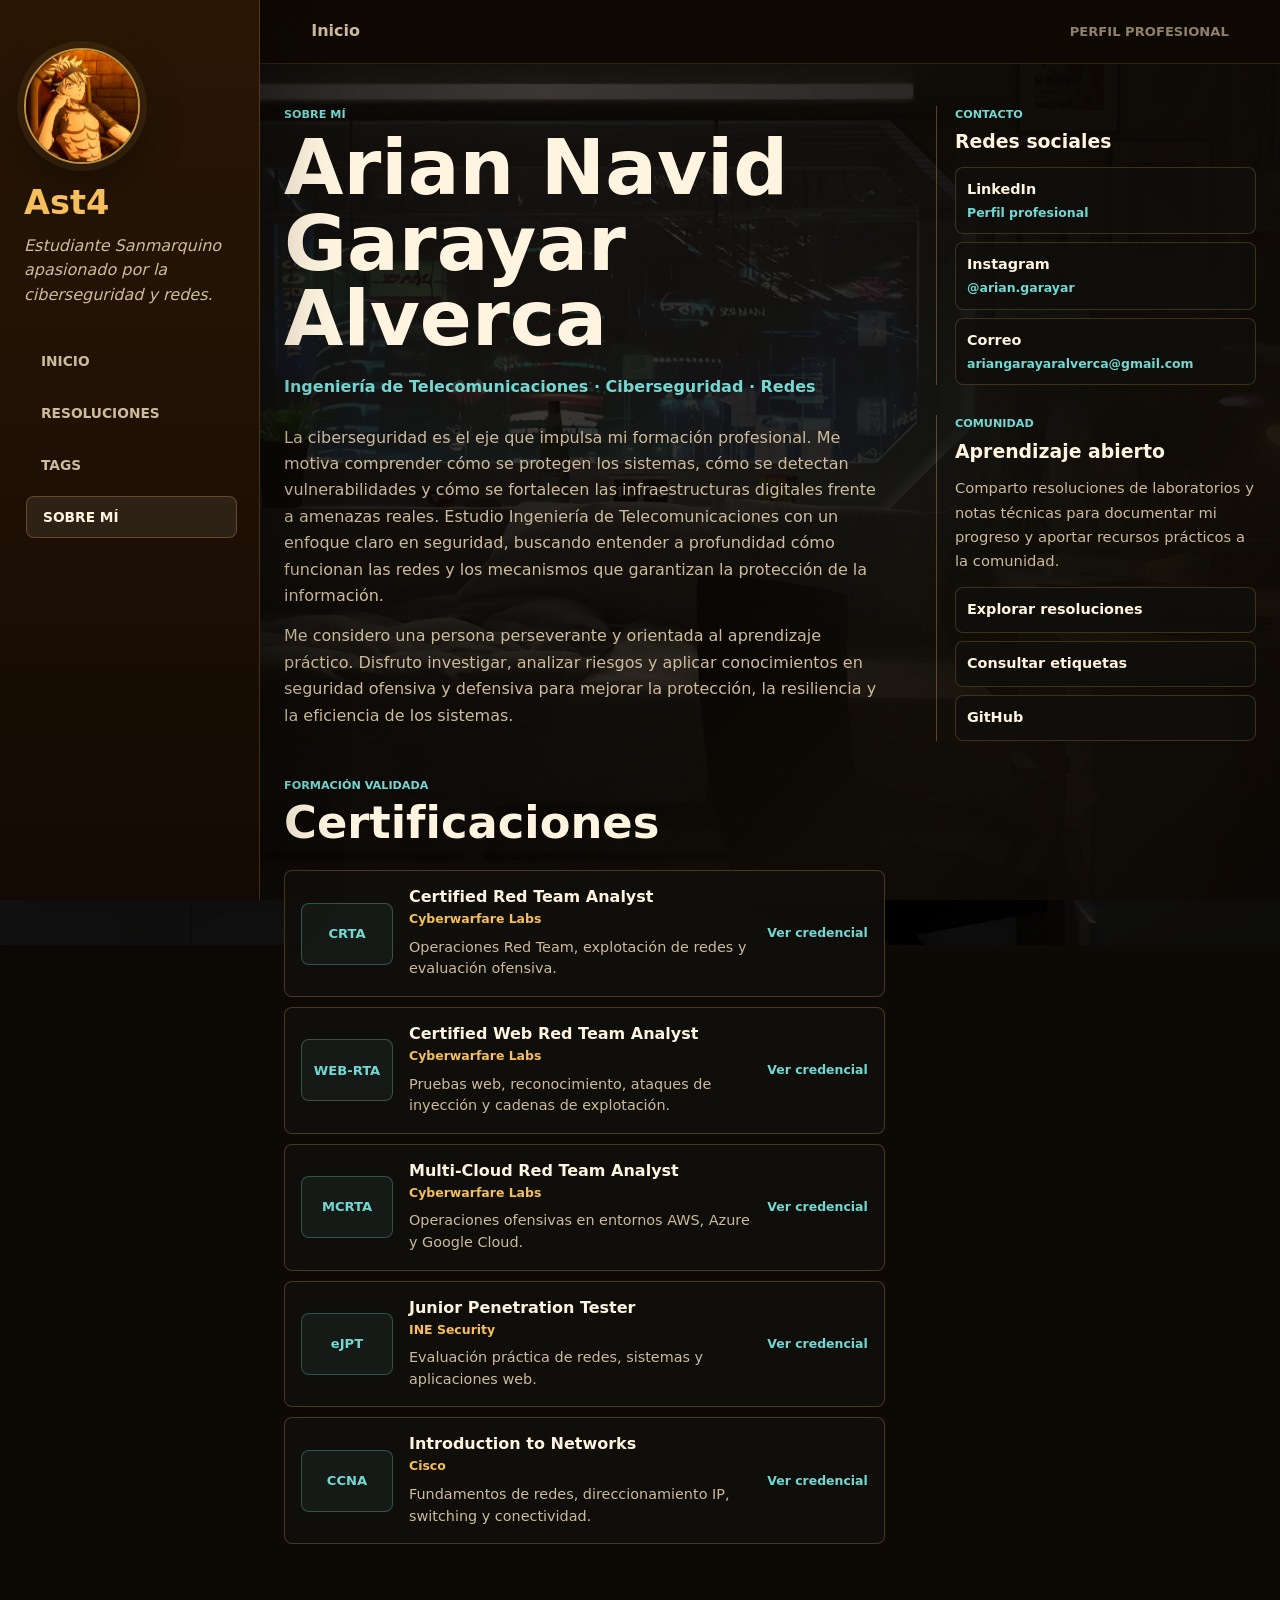
==== sobre-mi.html @ dbb21fe7 "Add professional about page and certifications" ====
<!doctype html>
<html lang="es">
  <head>
    <meta charset="utf-8">
    <meta name="viewport" content="width=device-width, initial-scale=1">
    <meta
      name="description"
      content="Perfil profesional, certificaciones y comunidad de Ast4."
    >
    <title>Ast4 | Sobre mí</title>
    <link rel="icon" type="image/jpeg" href="assets/avatar.jpg">
    <link rel="stylesheet" href="styles.css">
  </head>
  <body class="about-page">
    <aside class="site-sidebar" aria-label="Perfil de Ast4">
      <a class="avatar-link" href="index.html" aria-label="Ir al inicio">
        <img src="assets/avatar.jpg" alt="Avatar de Ast4">
      </a>

      <h1>Ast4</h1>
      <p class="sidebar-bio">
        Estudiante Sanmarquino apasionado por la ciberseguridad y redes.
      </p>

      <nav class="side-nav" aria-label="Navegación principal">
        <a href="index.html">Inicio</a>
        <a href="index.html#writeups">Resoluciones</a>
        <a href="tags.html">Tags</a>
        <a class="active" href="sobre-mi.html">Sobre mí</a>
      </nav>
    </aside>

    <div class="page-frame">
      <header class="topbar">
        <a href="index.html">Inicio</a>
        <span class="topbar-label">Perfil profesional</span>
      </header>

      <main class="about-layout">
        <div class="about-main">
          <section class="about-intro" aria-labelledby="aboutTitle">
            <p class="eyebrow">Sobre mí</p>
            <h2 id="aboutTitle">Arian Navid Garayar Alverca</h2>
            <p class="about-role">Ingeniería de Telecomunicaciones · Ciberseguridad · Redes</p>

            <div class="about-copy">
              <p>
                La ciberseguridad es el eje que impulsa mi formación profesional. Me motiva
                comprender cómo se protegen los sistemas, cómo se detectan vulnerabilidades
                y cómo se fortalecen las infraestructuras digitales frente a amenazas reales.
                Estudio Ingeniería de Telecomunicaciones con un enfoque claro en seguridad,
                buscando entender a profundidad cómo funcionan las redes y los mecanismos
                que garantizan la protección de la información.
              </p>
              <p>
                Me considero una persona perseverante y orientada al aprendizaje práctico.
                Disfruto investigar, analizar riesgos y aplicar conocimientos en seguridad
                ofensiva y defensiva para mejorar la protección, la resiliencia y la eficiencia
                de los sistemas.
              </p>
            </div>
          </section>

          <section class="about-section" aria-labelledby="certTitle">
            <p class="eyebrow">Formación validada</p>
            <h2 id="certTitle">Certificaciones</h2>

            <div class="cert-grid">
              <a class="cert-card" href="https://labs.cyberwarfare.live/credential/achievement/69ee9801656268169c3fe343" target="_blank" rel="noreferrer">
                <span class="cert-mark">CRTA</span>
                <span class="cert-body">
                  <strong>Certified Red Team Analyst</strong>
                  <small>Cyberwarfare Labs</small>
                  <span>Operaciones Red Team, explotación de redes y evaluación ofensiva.</span>
                </span>
                <span class="cert-action">Ver credencial</span>
              </a>

              <a class="cert-card" href="https://labs.cyberwarfare.live/credential/achievement/69d660f6f365a7369820accb" target="_blank" rel="noreferrer">
                <span class="cert-mark">WEB-RTA</span>
                <span class="cert-body">
                  <strong>Certified Web Red Team Analyst</strong>
                  <small>Cyberwarfare Labs</small>
                  <span>Pruebas web, reconocimiento, ataques de inyección y cadenas de explotación.</span>
                </span>
                <span class="cert-action">Ver credencial</span>
              </a>

              <a class="cert-card" href="https://labs.cyberwarfare.live/credential/achievement/69af807a22199ce903323b62" target="_blank" rel="noreferrer">
                <span class="cert-mark">MCRTA</span>
                <span class="cert-body">
                  <strong>Multi-Cloud Red Team Analyst</strong>
                  <small>Cyberwarfare Labs</small>
                  <span>Operaciones ofensivas en entornos AWS, Azure y Google Cloud.</span>
                </span>
                <span class="cert-action">Ver credencial</span>
              </a>

              <a class="cert-card" href="https://certs.ine.com/profile/ariannavidgarayaralverca259577/wallet" target="_blank" rel="noreferrer">
                <span class="cert-mark">eJPT</span>
                <span class="cert-body">
                  <strong>Junior Penetration Tester</strong>
                  <small>INE Security</small>
                  <span>Evaluación práctica de redes, sistemas y aplicaciones web.</span>
                </span>
                <span class="cert-action">Ver credencial</span>
              </a>

              <a class="cert-card" href="https://www.credly.com/badges/5a5647da-484e-45f4-8ec3-a848be402b11/linked_in_profile" target="_blank" rel="noreferrer">
                <span class="cert-mark">CCNA</span>
                <span class="cert-body">
                  <strong>Introduction to Networks</strong>
                  <small>Cisco</small>
                  <span>Fundamentos de redes, direccionamiento IP, switching y conectividad.</span>
                </span>
                <span class="cert-action">Ver credencial</span>
              </a>
            </div>
          </section>
        </div>

        <aside class="about-rail" aria-label="Redes sociales y comunidad">
          <section class="about-rail-block">
            <p class="eyebrow">Contacto</p>
            <h2>Redes sociales</h2>
            <div class="social-list">
              <a href="https://www.linkedin.com/in/arian-navid-garayar-alverca563aba2a7/?skipRedirect=true" target="_blank" rel="noreferrer">
                <strong>LinkedIn</strong>
                <span>Perfil profesional</span>
              </a>
              <a href="https://www.instagram.com/arian.garayar/" target="_blank" rel="noreferrer">
                <strong>Instagram</strong>
                <span>@arian.garayar</span>
              </a>
              <a href="mailto:ariangarayaralverca@gmail.com">
                <strong>Correo</strong>
                <span>ariangarayaralverca@gmail.com</span>
              </a>
            </div>
          </section>

          <section class="about-rail-block">
            <p class="eyebrow">Comunidad</p>
            <h2>Aprendizaje abierto</h2>
            <p>
              Comparto resoluciones de laboratorios y notas técnicas para documentar
              mi progreso y aportar recursos prácticos a la comunidad.
            </p>
            <div class="community-links">
              <a href="index.html#writeups">Explorar resoluciones</a>
              <a href="tags.html">Consultar etiquetas</a>
              <a href="https://github.com/ariangarayar" target="_blank" rel="noreferrer">GitHub</a>
            </div>
          </section>
        </aside>
      </main>
    </div>
  </body>
</html>
---- styles.css ----
:root {
  --bg: #0d0905;
  --bg-soft: #150f08;
  --surface: #14110d;
  --surface-2: #1e1710;
  --surface-3: #261d12;
  --line: rgba(246, 191, 91, 0.22);
  --line-soft: rgba(255, 243, 221, 0.1);
  --text: #fff4df;
  --muted: #cdbb9c;
  --faint: #8f806a;
  --gold: #f6bf5b;
  --gold-2: #d8872d;
  --cyan: #73d8d2;
  --violet: #9a65ff;
  --danger: #ff8978;
  --sidebar: 260px;
  --radius: 8px;
  --shadow: 0 24px 70px rgba(0, 0, 0, 0.36);
}

* {
  box-sizing: border-box;
}

html {
  scroll-behavior: smooth;
}

body {
  margin: 0;
  min-height: 100vh;
  color: var(--text);
  background: var(--bg);
  font-family: Inter, ui-sans-serif, system-ui, -apple-system, BlinkMacSystemFont, "Segoe UI", sans-serif;
  line-height: 1.65;
}

body::before,
body::after {
  position: fixed;
  inset: 0;
  z-index: -2;
  content: "";
  pointer-events: none;
}

body::before {
  inset: -5%;
  z-index: -3;
  background: url("assets/anime-bedroom-bg.jpg") center / cover no-repeat;
  filter: brightness(0.56) saturate(0.82);
  animation: bedroomSkyDrift 24s ease-in-out infinite alternate;
}

body::after {
  z-index: -1;
  background:
    linear-gradient(90deg, rgba(13, 9, 5, 0.92) 0, rgba(13, 9, 5, 0.65) 42%, rgba(13, 9, 5, 0.88) 100%),
    radial-gradient(circle at 54% 34%, rgba(115, 216, 210, 0.14), transparent 25%),
    linear-gradient(130deg, transparent 0 36%, rgba(246, 191, 91, 0.1) 46%, transparent 58% 100%);
  background-size: auto, 138% 138%, 170% 170%;
  animation: windowLightDrift 16s ease-in-out infinite alternate;
}

@keyframes bedroomSkyDrift {
  from {
    transform: scale(1.03) translate3d(-0.7%, -0.3%, 0);
  }

  to {
    transform: scale(1.08) translate3d(0.8%, 0.45%, 0);
  }
}

@keyframes windowLightDrift {
  from {
    background-position: 0 0, 42% 46%, 0% 0%;
  }

  to {
    background-position: 0 0, 58% 54%, 100% 82%;
  }
}

@media (prefers-reduced-motion: reduce) {
  *,
  *::before,
  *::after {
    scroll-behavior: auto !important;
    animation-duration: 0.01ms !important;
    animation-iteration-count: 1 !important;
  }
}

a {
  color: inherit;
  text-decoration: none;
}

button,
input {
  font: inherit;
}

button {
  cursor: pointer;
}

img {
  display: block;
  max-width: 100%;
}

h1,
h2,
h3,
p,
dd {
  overflow-wrap: anywhere;
}

.site-sidebar {
  position: fixed;
  inset: 0 auto 0 0;
  z-index: 30;
  width: var(--sidebar);
  padding: 38px 24px;
  border-right: 1px solid rgba(246, 191, 91, 0.2);
  background:
    linear-gradient(180deg, rgba(55, 30, 6, 0.68), rgba(20, 10, 3, 0.96)),
    rgba(13, 9, 5, 0.95);
  box-shadow: 20px 0 60px rgba(0, 0, 0, 0.22);
}

.avatar-link {
  display: block;
  width: 116px;
  margin: 10px 0 22px;
}

.avatar-link img {
  width: 116px;
  height: 116px;
  border: 2px solid rgba(246, 191, 91, 0.72);
  border-radius: 50%;
  object-fit: cover;
  box-shadow: 0 0 0 7px rgba(246, 191, 91, 0.08), 0 18px 42px rgba(0, 0, 0, 0.38);
}

.site-sidebar h1 {
  margin: 0;
  color: var(--gold);
  font-size: 2.1rem;
  line-height: 1;
  letter-spacing: 0;
}

.sidebar-bio {
  margin: 14px 0 32px;
  color: var(--muted);
  font-style: italic;
  line-height: 1.55;
}

.side-nav {
  display: grid;
  gap: 10px;
}

.side-nav a {
  display: flex;
  align-items: center;
  min-height: 42px;
  padding: 0 16px;
  border: 1px solid transparent;
  border-radius: var(--radius);
  color: var(--muted);
  font-size: 0.86rem;
  font-weight: 900;
  letter-spacing: 0;
  text-transform: uppercase;
  transition: background 160ms ease, border-color 160ms ease, color 160ms ease, transform 160ms ease;
}

.side-nav a:hover,
.side-nav a:focus-visible,
.side-nav a.active {
  border-color: rgba(246, 191, 91, 0.26);
  color: var(--text);
  background: rgba(255, 244, 223, 0.08);
  transform: translateX(2px);
}

.page-frame {
  min-height: 100vh;
  margin-left: var(--sidebar);
}

.topbar {
  position: sticky;
  top: 0;
  z-index: 20;
  display: flex;
  align-items: center;
  justify-content: space-between;
  gap: 18px;
  min-height: 64px;
  padding: 12px clamp(24px, 4vw, 64px);
  border-bottom: 1px solid rgba(246, 191, 91, 0.14);
  background: rgba(15, 9, 4, 0.84);
  backdrop-filter: blur(16px);
}

.topbar > a {
  color: var(--muted);
  font-weight: 800;
}

.topbar > a:hover,
.topbar > a:focus-visible {
  color: var(--gold);
}

.topbar-label {
  color: var(--faint);
  font-size: 0.82rem;
  font-weight: 900;
  text-transform: uppercase;
}

.topbar-action {
  min-height: 36px;
  padding: 6px 12px;
  border: 1px solid rgba(246, 191, 91, 0.32);
  border-radius: var(--radius);
}

.top-search {
  display: flex;
  align-items: center;
  width: min(100%, 380px);
}

.top-search span {
  position: absolute;
  width: 1px;
  height: 1px;
  overflow: hidden;
  clip: rect(0 0 0 0);
}

.top-search input {
  width: 100%;
  min-height: 38px;
  padding: 0 14px;
  border: 1px solid rgba(246, 191, 91, 0.22);
  border-radius: 999px;
  outline: 0;
  color: var(--text);
  background: rgba(255, 244, 223, 0.08);
}

.top-search input:focus {
  border-color: var(--gold);
  box-shadow: 0 0 0 3px rgba(246, 191, 91, 0.12);
}

.blog-layout,
.post-layout {
  display: grid;
  grid-template-columns: minmax(0, 900px) minmax(238px, 286px);
  gap: clamp(24px, 4vw, 38px);
  align-items: start;
  width: min(1230px, calc(100% - 48px));
  margin: 0 auto;
  padding: 28px 0 72px;
}

.feed-column,
.article-shell {
  min-width: 0;
}

.feed-intro {
  margin-bottom: 16px;
  padding: 0 2px;
}

.eyebrow {
  margin: 0 0 6px;
  color: var(--cyan);
  font-size: 0.7rem;
  font-weight: 900;
  letter-spacing: 0;
  text-transform: uppercase;
}

.feed-intro h2 {
  max-width: 30ch;
  margin: 0;
  color: var(--text);
  font-size: clamp(1.45rem, 2.4vw, 2.25rem);
  line-height: 1.14;
  letter-spacing: 0;
  text-wrap: balance;
}

.feed-intro p {
  max-width: 60ch;
  margin: 8px 0 0;
  color: var(--muted);
  font-size: 0.94rem;
}

.filter-row {
  display: flex;
  flex-wrap: wrap;
  gap: 8px;
  margin-bottom: 18px;
}

.filter-btn,
.tag-cloud button,
.tag-cloud span {
  min-height: 34px;
  padding: 0 12px;
  border: 1px solid rgba(246, 191, 91, 0.22);
  border-radius: 999px;
  color: var(--muted);
  background: rgba(255, 244, 223, 0.06);
}

.filter-btn:hover,
.filter-btn:focus-visible,
.filter-btn.active,
.tag-cloud button:hover,
.tag-cloud button:focus-visible {
  border-color: var(--gold);
  color: var(--text);
  background: rgba(246, 191, 91, 0.13);
}

.post-feed {
  display: grid;
  gap: 16px;
}

.feed-card {
  overflow: hidden;
  border: 1px solid rgba(246, 191, 91, 0.35);
  border-radius: var(--radius);
  background:
    linear-gradient(105deg, rgba(255, 244, 223, 0.075), transparent 46%),
    rgba(20, 17, 13, 0.92);
  box-shadow: 0 0 0 1px rgba(154, 101, 255, 0.05), 0 18px 54px rgba(0, 0, 0, 0.28);
  transition: border-color 160ms ease, transform 160ms ease, box-shadow 160ms ease;
}

.feed-card:hover,
.feed-card:focus-within {
  border-color: var(--gold);
  transform: translateY(-2px);
  box-shadow: 0 0 0 1px rgba(246, 191, 91, 0.18), 0 22px 68px rgba(0, 0, 0, 0.36);
}

.feed-link {
  display: grid;
  grid-template-columns: minmax(0, 1.25fr) minmax(178px, 0.56fr);
  min-height: 152px;
}

.feed-copy {
  min-width: 0;
  padding: clamp(17px, 2.4vw, 23px);
}

.post-meta {
  display: flex;
  flex-wrap: wrap;
  gap: 8px 14px;
  align-items: center;
  color: var(--faint);
  font-size: 0.84rem;
}

.post-meta > span:not(.difficulty-pill) {
  color: var(--muted);
}

.feed-copy h3 {
  margin: 12px 0 7px;
  color: var(--text);
  font-size: clamp(1.25rem, 2.4vw, 1.62rem);
  line-height: 1.1;
  letter-spacing: 0;
}

.feed-copy p {
  display: -webkit-box;
  max-width: 58ch;
  margin: 0;
  overflow: hidden;
  color: var(--muted);
  -webkit-box-orient: vertical;
  -webkit-line-clamp: 3;
}

.tag-row,
.tag-cloud {
  display: flex;
  flex-wrap: wrap;
  gap: 8px;
}

.tag-row {
  margin-top: 13px;
}

.tag-row span {
  padding: 4px 9px;
  border: 1px solid rgba(115, 216, 210, 0.2);
  border-radius: 999px;
  color: var(--cyan);
  font-size: 0.8rem;
  font-weight: 800;
}

.feed-thumb {
  min-width: 0;
  min-height: 152px;
  margin: 0;
  border-left: 1px solid rgba(246, 191, 91, 0.16);
  background: linear-gradient(145deg, #17140e, #2a1b0c 72%, #0f1513);
}

.feed-thumb img {
  width: 100%;
  height: 100%;
  min-height: 152px;
  object-fit: cover;
  object-position: center;
  filter: saturate(0.95) contrast(1.04);
}

.right-rail {
  position: sticky;
  top: 86px;
  display: grid;
  gap: 28px;
  min-width: 0;
}

.gif-rail {
  display: block;
  overflow: hidden;
  border: 1px solid rgba(246, 191, 91, 0.3);
  border-radius: var(--radius);
  background: rgba(8, 9, 12, 0.9);
  box-shadow: var(--shadow);
}

.gif-rail img {
  width: 100%;
  aspect-ratio: 16 / 9;
  object-fit: cover;
}

.gif-rail span {
  display: block;
  padding: 10px 12px;
  color: var(--gold);
  font-size: 0.82rem;
  font-weight: 900;
}

.rail-block {
  padding-left: 18px;
  border-left: 1px solid rgba(246, 191, 91, 0.32);
}

.rail-block h2 {
  margin: 0 0 14px;
  color: var(--muted);
  font-size: 0.98rem;
  line-height: 1.2;
}

.rail-block p {
  margin: 0;
  color: var(--muted);
  font-size: 0.92rem;
}

.rail-list {
  display: grid;
  gap: 9px;
}

.rail-list a,
.contents-nav a,
.text-link {
  color: var(--muted);
  font-size: 0.92rem;
  font-weight: 800;
}

.rail-list a:hover,
.rail-list a:focus-visible,
.contents-nav a:hover,
.contents-nav a:focus-visible,
.text-link:hover,
.text-link:focus-visible {
  color: var(--gold);
}

.text-link {
  display: inline-flex;
  margin-top: 12px;
}

.tag-cloud button,
.tag-cloud span {
  display: inline-flex;
  align-items: center;
  min-height: 32px;
  color: var(--text);
  font-size: 0.82rem;
}

.empty-state {
  min-height: 140px;
  padding: 24px;
  border: 1px dashed rgba(246, 191, 91, 0.3);
  border-radius: var(--radius);
  color: var(--muted);
  background: rgba(255, 244, 223, 0.04);
}

.difficulty-pill {
  display: inline-flex;
  align-items: center;
  min-height: 26px;
  padding: 2px 9px;
  border: 1px solid rgba(246, 191, 91, 0.28);
  border-radius: 999px;
  color: var(--gold);
  font-size: 0.76rem;
  font-weight: 900;
}

[data-difficulty="Muy Fácil"] {
  border-color: rgba(115, 216, 210, 0.34);
  color: var(--cyan);
}

[data-difficulty="Fácil"] {
  border-color: rgba(166, 222, 116, 0.34);
  color: #a6de74;
}

[data-difficulty="Medio"] {
  border-color: rgba(246, 191, 91, 0.42);
  color: var(--gold);
}

[data-difficulty="Difícil"] {
  border-color: rgba(255, 137, 120, 0.46);
  color: var(--danger);
}

.post-layout {
  grid-template-columns: minmax(0, 862px) minmax(240px, 286px);
}

.article-shell {
  display: grid;
  gap: 0;
  border: 1px solid rgba(246, 191, 91, 0.16);
  border-radius: var(--radius);
  background: rgba(15, 14, 12, 0.88);
  box-shadow: var(--shadow);
}

.article-hero {
  padding: clamp(28px, 5vw, 44px);
  border-bottom: 1px solid var(--line-soft);
  background:
    linear-gradient(120deg, rgba(246, 191, 91, 0.13), transparent 42%),
    rgba(17, 16, 14, 0.92);
}

.article-hero h1 {
  max-width: 12ch;
  margin: 0;
  color: var(--gold);
  font-size: clamp(2.65rem, 6vw, 4.6rem);
  line-height: 0.98;
  letter-spacing: 0;
  text-wrap: balance;
}

.article-hero > p:not(.eyebrow) {
  max-width: 70ch;
  margin: 18px 0 0;
  color: var(--muted);
}

.article-facts {
  display: grid;
  grid-template-columns: repeat(2, minmax(0, 1fr));
  gap: 12px 22px;
  margin: 26px 0 0;
}

.article-facts div {
  display: grid;
  grid-template-columns: 112px minmax(0, 1fr);
  gap: 12px;
  align-items: center;
  min-width: 0;
}

.article-facts dt {
  color: var(--cyan);
  font-size: 0.82rem;
  font-weight: 900;
}

.article-facts dd {
  margin: 0;
  color: var(--text);
  font-weight: 800;
}

.article-section {
  padding: clamp(24px, 4vw, 38px);
  border-bottom: 1px solid var(--line-soft);
  scroll-margin-top: 86px;
}

.article-section:last-child {
  border-bottom: 0;
}

.article-section h2 {
  margin: 0 0 16px;
  color: var(--cyan);
  font-size: clamp(1.45rem, 3vw, 2rem);
  line-height: 1.15;
}

.article-section p {
  max-width: 76ch;
  margin: 0 0 10px;
  color: var(--text);
}

.solution-section {
  border-bottom: 1px solid var(--line-soft);
  scroll-margin-top: 86px;
}

.solution-section > summary {
  display: flex;
  align-items: center;
  gap: 12px;
  padding: 17px clamp(20px, 4vw, 38px);
  color: var(--text);
  cursor: pointer;
  list-style: none;
  transition: color 160ms ease, background 160ms ease;
}

.solution-section > summary::-webkit-details-marker {
  display: none;
}

.solution-section > summary::before {
  content: "▸";
  color: var(--gold);
  font-size: 1rem;
  line-height: 1;
  transition: transform 160ms ease;
}

.solution-section[open] > summary::before {
  transform: rotate(90deg);
}

.solution-section > summary:hover,
.solution-section > summary:focus-visible,
.solution-section[open] > summary {
  color: var(--gold);
  background: rgba(246, 191, 91, 0.045);
}

.solution-section > summary h2 {
  margin: 0;
  color: inherit;
  font-size: 1.08rem;
  line-height: 1.25;
}

.section-count {
  margin-left: auto;
  color: var(--faint);
  font-size: 0.72rem;
  font-weight: 900;
  text-transform: uppercase;
}

.solution-section-body {
  padding: 2px clamp(20px, 4vw, 38px) 24px;
}

.section-intro {
  margin-bottom: 18px;
}

.notion-steps {
  display: grid;
  gap: 13px;
}

.notion-step {
  padding: clamp(14px, 2vw, 18px);
  border: 1px solid rgba(246, 191, 91, 0.14);
  border-radius: var(--radius);
  background:
    linear-gradient(105deg, rgba(246, 191, 91, 0.055), transparent 48%),
    rgba(255, 244, 223, 0.035);
}

.notion-step h3 {
  display: flex;
  align-items: flex-start;
  gap: 12px;
  margin: 0 0 14px;
  color: var(--text);
  font-size: clamp(1rem, 2vw, 1.18rem);
  line-height: 1.45;
}

.notion-step h3 span {
  display: grid;
  place-items: center;
  flex: 0 0 auto;
  width: 34px;
  height: 34px;
  border: 1px solid rgba(246, 191, 91, 0.28);
  border-radius: var(--radius);
  color: var(--gold);
  background: rgba(246, 191, 91, 0.1);
  font-size: 0.8rem;
  font-weight: 900;
}

.notion-step-body {
  display: grid;
  gap: 10px;
  min-width: 0;
}

.notion-step-body p {
  margin: 0;
  color: var(--text);
}

.notion-code {
  max-width: 100%;
  margin: 2px 0;
  padding: 14px;
  overflow-x: auto;
  border: 1px solid rgba(246, 191, 91, 0.18);
  border-radius: var(--radius);
  background: #070604;
}

.notion-code code {
  color: var(--gold);
  font-family: "Cascadia Code", "Fira Code", Consolas, monospace;
  font-size: 0.88rem;
  line-height: 1.55;
  white-space: pre;
}

.section-title {
  display: flex;
  align-items: center;
  gap: 14px;
  margin-bottom: 14px;
}

.section-title span {
  display: grid;
  place-items: center;
  flex: 0 0 auto;
  width: 42px;
  height: 42px;
  border: 1px solid rgba(246, 191, 91, 0.28);
  border-radius: var(--radius);
  color: var(--gold);
  background: rgba(246, 191, 91, 0.1);
  font-weight: 900;
}

.section-title h2 {
  margin: 0;
}

.solution-step pre {
  max-width: 100%;
  margin: 18px 0 0;
  padding: 16px;
  overflow-x: auto;
  border: 1px solid rgba(246, 191, 91, 0.17);
  border-radius: var(--radius);
  background: #070604;
}

.solution-step code {
  color: #fff4df;
  font-family: "Cascadia Code", "Fira Code", Consolas, monospace;
  font-size: 0.88rem;
  line-height: 1.55;
  white-space: pre;
}

.article-image {
  margin: 22px 0 0;
  overflow: hidden;
  border: 1px solid rgba(246, 191, 91, 0.16);
  border-radius: var(--radius);
  background: #090806;
}

.article-image img {
  width: 100%;
  max-height: 520px;
  object-fit: contain;
  background: #070604;
}

.article-image figcaption {
  padding: 10px 14px;
  border-top: 1px solid rgba(255, 244, 223, 0.08);
  color: var(--faint);
  font-size: 0.86rem;
}

.contents-rail {
  top: 86px;
}

.contents-nav {
  display: grid;
  gap: 12px;
}

.contents-nav a {
  display: block;
  padding-left: 12px;
  border-left: 2px solid transparent;
}

.contents-nav a:hover,
.contents-nav a:focus-visible {
  border-left-color: var(--gold);
}

.tags-layout {
  display: grid;
  grid-template-columns: minmax(0, 1fr) minmax(300px, 430px);
  gap: clamp(24px, 4vw, 44px);
  align-items: start;
  width: min(1180px, calc(100% - 48px));
  margin: 0 auto;
  padding: 38px 0 72px;
}

.tag-directory {
  min-width: 0;
  padding: 10px 0 0;
}

.tag-directory h2 {
  margin: 0;
  color: var(--text);
  font-size: clamp(2.1rem, 5vw, 4rem);
  line-height: 1;
}

.tag-directory > p:not(.eyebrow, .tag-empty) {
  max-width: 58ch;
  margin: 18px 0 0;
  color: var(--muted);
}

.tag-directory-grid {
  display: grid;
  grid-template-columns: repeat(auto-fill, minmax(158px, 1fr));
  gap: 10px;
  margin-top: 30px;
}

.tag-directory-link {
  display: grid;
  gap: 3px;
  min-height: 76px;
  padding: 14px;
  border: 1px solid rgba(246, 191, 91, 0.26);
  border-radius: var(--radius);
  background: rgba(17, 15, 12, 0.88);
  transition: border-color 160ms ease, background 160ms ease, transform 160ms ease;
}

.tag-directory-link:hover,
.tag-directory-link:focus-visible {
  border-color: var(--gold);
  background: rgba(246, 191, 91, 0.12);
  transform: translateY(-2px);
}

.tag-directory-link span {
  color: var(--text);
  font-weight: 900;
}

.tag-directory-link small {
  color: var(--cyan);
  font-size: 0.76rem;
  font-weight: 800;
}

.tag-empty {
  margin-top: 18px;
}

.tags-visual {
  position: sticky;
  top: 86px;
  overflow: hidden;
  border: 1px solid rgba(246, 191, 91, 0.3);
  border-radius: var(--radius);
  background: rgba(8, 9, 12, 0.9);
  box-shadow: var(--shadow);
}

.tags-visual a {
  display: block;
}

.tags-visual img {
  width: 100%;
  aspect-ratio: 16 / 9;
  object-fit: cover;
}

.about-layout {
  display: grid;
  grid-template-columns: minmax(0, 1fr) minmax(260px, 320px);
  gap: clamp(28px, 4vw, 52px);
  align-items: start;
  width: min(1180px, calc(100% - 48px));
  margin: 0 auto;
  padding: 42px 0 72px;
}

.about-main {
  display: grid;
  gap: 48px;
  min-width: 0;
}

.about-intro h2,
.about-section h2 {
  margin: 0;
  color: var(--text);
  letter-spacing: 0;
}

.about-intro h2 {
  max-width: 14ch;
  font-size: clamp(2.25rem, 6vw, 4.8rem);
  line-height: 0.98;
}

.about-section h2 {
  font-size: clamp(1.85rem, 4vw, 2.8rem);
  line-height: 1;
}

.about-role {
  max-width: 58ch;
  margin: 18px 0 0;
  color: var(--cyan);
  font-weight: 900;
}

.about-copy {
  display: grid;
  gap: 14px;
  max-width: 78ch;
  margin-top: 24px;
}

.about-copy p {
  margin: 0;
  color: var(--muted);
}

.cert-grid {
  display: grid;
  gap: 10px;
  margin-top: 24px;
}

.cert-card {
  display: grid;
  grid-template-columns: 92px minmax(0, 1fr) auto;
  gap: 16px;
  align-items: center;
  min-width: 0;
  padding: 16px;
  border: 1px solid rgba(246, 191, 91, 0.24);
  border-radius: var(--radius);
  background: rgba(17, 15, 12, 0.88);
  transition: border-color 160ms ease, background 160ms ease, transform 160ms ease;
}

.cert-card:hover,
.cert-card:focus-visible {
  border-color: var(--gold);
  background: rgba(246, 191, 91, 0.11);
  transform: translateY(-2px);
}

.cert-mark {
  display: grid;
  place-items: center;
  min-height: 62px;
  padding: 8px;
  border: 1px solid rgba(115, 216, 210, 0.3);
  border-radius: var(--radius);
  color: var(--cyan);
  background: rgba(115, 216, 210, 0.06);
  font-size: 0.82rem;
  font-weight: 900;
  text-align: center;
}

.cert-body {
  display: grid;
  gap: 2px;
  min-width: 0;
}

.cert-body strong {
  color: var(--text);
  line-height: 1.25;
}

.cert-body small {
  color: var(--gold);
  font-size: 0.78rem;
  font-weight: 900;
}

.cert-body > span {
  margin-top: 5px;
  color: var(--muted);
  font-size: 0.9rem;
  line-height: 1.5;
}

.cert-action {
  color: var(--cyan);
  font-size: 0.78rem;
  font-weight: 900;
  white-space: nowrap;
}

.about-rail {
  position: sticky;
  top: 86px;
  display: grid;
  gap: 30px;
}

.about-rail-block {
  padding-left: 18px;
  border-left: 1px solid rgba(246, 191, 91, 0.32);
}

.about-rail-block h2 {
  margin: 0 0 14px;
  color: var(--text);
  font-size: 1.18rem;
  line-height: 1.2;
}

.about-rail-block p:not(.eyebrow) {
  margin: 0;
  color: var(--muted);
  font-size: 0.92rem;
}

.social-list,
.community-links {
  display: grid;
  gap: 8px;
}

.social-list a,
.community-links a {
  display: grid;
  gap: 1px;
  padding: 10px 11px;
  border: 1px solid rgba(246, 191, 91, 0.2);
  border-radius: var(--radius);
  background: rgba(17, 15, 12, 0.82);
  transition: border-color 160ms ease, background 160ms ease;
}

.social-list a:hover,
.social-list a:focus-visible,
.community-links a:hover,
.community-links a:focus-visible {
  border-color: var(--gold);
  background: rgba(246, 191, 91, 0.1);
}

.social-list strong,
.community-links a {
  color: var(--text);
  font-size: 0.9rem;
  font-weight: 900;
}

.social-list span {
  overflow-wrap: anywhere;
  color: var(--cyan);
  font-size: 0.78rem;
  font-weight: 800;
}

.community-links {
  margin-top: 14px;
}

@media (max-width: 1120px) {
  .blog-layout,
  .post-layout,
  .tags-layout,
  .about-layout {
    grid-template-columns: minmax(0, 1fr);
  }

  .right-rail {
    position: static;
    grid-template-columns: repeat(2, minmax(0, 1fr));
  }

  .tags-visual {
    position: static;
    max-width: 620px;
  }

  .about-rail {
    position: static;
    grid-template-columns: repeat(2, minmax(0, 1fr));
  }

  .source-block,
  .contents-rail .rail-block:first-child {
    grid-column: 1 / -1;
  }
}

@media (max-width: 900px) {
  .site-sidebar {
    position: static;
    width: auto;
    padding: 24px;
    border-right: 0;
    border-bottom: 1px solid rgba(246, 191, 91, 0.2);
  }

  .avatar-link {
    width: 88px;
    margin: 0 0 14px;
  }

  .avatar-link img {
    width: 88px;
    height: 88px;
  }

  .sidebar-bio {
    margin-bottom: 18px;
  }

  .side-nav {
    display: flex;
    flex-wrap: wrap;
    gap: 8px;
    overflow-x: visible;
    padding-bottom: 4px;
  }

  .side-nav a {
    flex: 0 0 auto;
    min-height: 38px;
  }

  .page-frame {
    margin-left: 0;
  }

  .topbar {
    position: static;
    flex-wrap: wrap;
    padding: 14px 18px;
  }

  .top-search {
    width: 100%;
  }

  .blog-layout,
  .post-layout,
  .tags-layout,
  .about-layout {
    width: min(100% - 28px, 1230px);
    padding-top: 26px;
  }

  .feed-link {
    grid-template-columns: 1fr;
  }

  .feed-thumb {
    min-height: auto;
    border-top: 1px solid rgba(246, 191, 91, 0.16);
    border-left: 0;
  }

  .feed-thumb img {
    height: auto;
    max-height: 360px;
    object-fit: cover;
  }

  .article-facts {
    grid-template-columns: 1fr;
  }
}

@media (max-width: 620px) {
  body {
    line-height: 1.58;
  }

  .site-sidebar,
  .article-hero,
  .article-section,
  .feed-copy {
    padding: 18px;
  }

  .solution-section > summary {
    padding: 15px 18px;
  }

  .solution-section-body {
    padding: 2px 18px 18px;
  }

  .site-sidebar h1 {
    font-size: 1.75rem;
  }

  .feed-intro h2 {
    font-size: 1.55rem;
  }

  .feed-copy h3 {
    font-size: 1.45rem;
  }

  .right-rail {
    grid-template-columns: 1fr;
  }

  .tag-directory-grid {
    grid-template-columns: repeat(2, minmax(0, 1fr));
  }

  .cert-card {
    grid-template-columns: 72px minmax(0, 1fr);
    gap: 12px;
    padding: 13px;
  }

  .cert-action {
    grid-column: 2;
  }

  .about-rail {
    grid-template-columns: 1fr;
  }

  .article-shell,
  .feed-card {
    border-radius: 6px;
  }

  .article-hero h1 {
    font-size: 3rem;
  }

  .article-facts div {
    grid-template-columns: 1fr;
    gap: 2px;
  }

  .section-title {
    align-items: flex-start;
  }

  .solution-step code {
    font-size: 0.8rem;
  }
}
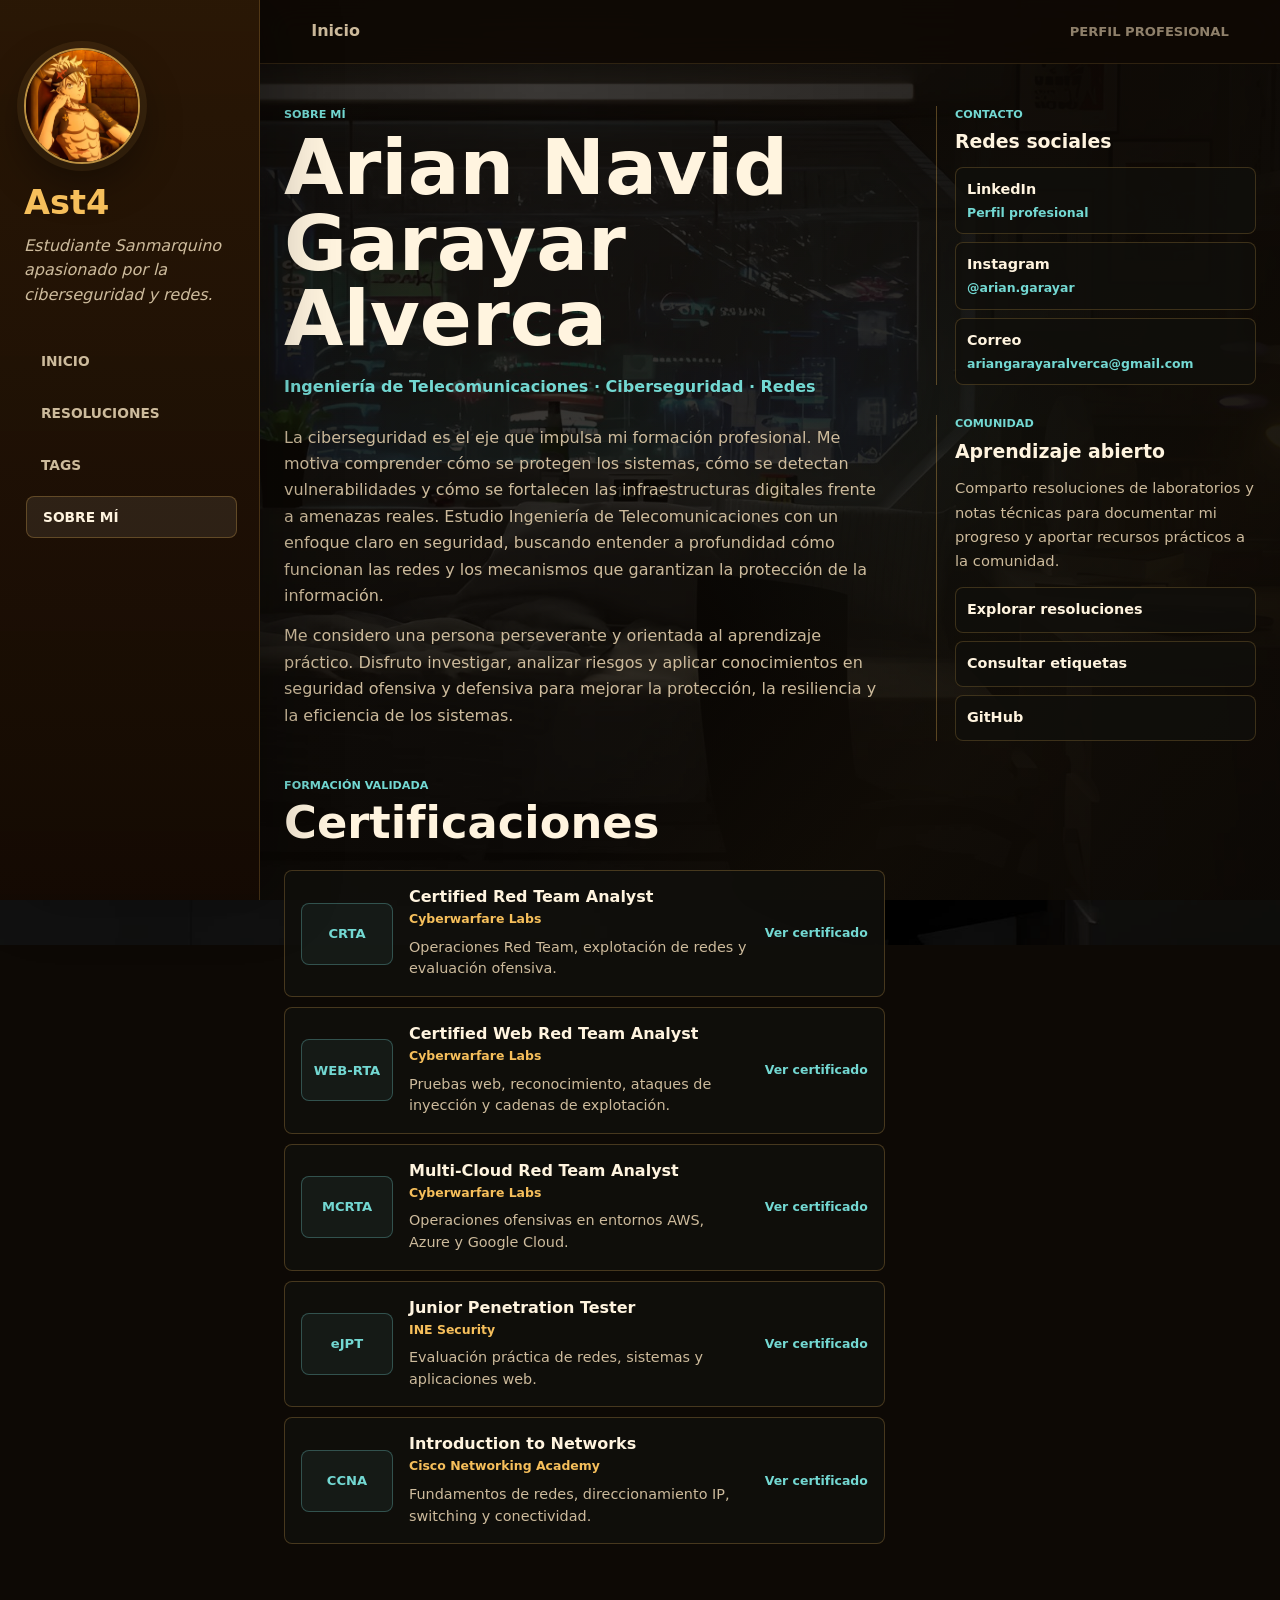
==== commit f3261764: "Add certificate previews to about page" ====
--- a/sobre-mi.html
+++ b/sobre-mi.html
@@ -66,55 +66,85 @@
             <h2 id="certTitle">Certificaciones</h2>
 
             <div class="cert-grid">
-              <a class="cert-card" href="https://labs.cyberwarfare.live/credential/achievement/69ee9801656268169c3fe343" target="_blank" rel="noreferrer">
-                <span class="cert-mark">CRTA</span>
-                <span class="cert-body">
-                  <strong>Certified Red Team Analyst</strong>
-                  <small>Cyberwarfare Labs</small>
-                  <span>Operaciones Red Team, explotación de redes y evaluación ofensiva.</span>
-                </span>
-                <span class="cert-action">Ver credencial</span>
-              </a>
+              <details class="cert-entry">
+                <summary class="cert-card">
+                  <span class="cert-mark">CRTA</span>
+                  <span class="cert-body">
+                    <strong>Certified Red Team Analyst</strong>
+                    <small>Cyberwarfare Labs</small>
+                    <span>Operaciones Red Team, explotación de redes y evaluación ofensiva.</span>
+                  </span>
+                  <span class="cert-action">Ver certificado</span>
+                </summary>
+                <div class="cert-preview">
+                  <img src="assets/certifications/crta.png" alt="Certificado CRTA de Arian Navid Garayar Alverca">
+                  <a class="cert-credential" href="https://labs.cyberwarfare.live/credential/achievement/69ee9801656268169c3fe343" target="_blank" rel="noreferrer">Abrir credencial oficial</a>
+                </div>
+              </details>
 
-              <a class="cert-card" href="https://labs.cyberwarfare.live/credential/achievement/69d660f6f365a7369820accb" target="_blank" rel="noreferrer">
-                <span class="cert-mark">WEB-RTA</span>
-                <span class="cert-body">
-                  <strong>Certified Web Red Team Analyst</strong>
-                  <small>Cyberwarfare Labs</small>
-                  <span>Pruebas web, reconocimiento, ataques de inyección y cadenas de explotación.</span>
-                </span>
-                <span class="cert-action">Ver credencial</span>
-              </a>
+              <details class="cert-entry">
+                <summary class="cert-card">
+                  <span class="cert-mark">WEB-RTA</span>
+                  <span class="cert-body">
+                    <strong>Certified Web Red Team Analyst</strong>
+                    <small>Cyberwarfare Labs</small>
+                    <span>Pruebas web, reconocimiento, ataques de inyección y cadenas de explotación.</span>
+                  </span>
+                  <span class="cert-action">Ver certificado</span>
+                </summary>
+                <div class="cert-preview">
+                  <img src="assets/certifications/web-rta.png" alt="Certificado WEB-RTA de Arian Navid Garayar Alverca">
+                  <a class="cert-credential" href="https://labs.cyberwarfare.live/credential/achievement/69d660f6f365a7369820accb" target="_blank" rel="noreferrer">Abrir credencial oficial</a>
+                </div>
+              </details>
 
-              <a class="cert-card" href="https://labs.cyberwarfare.live/credential/achievement/69af807a22199ce903323b62" target="_blank" rel="noreferrer">
-                <span class="cert-mark">MCRTA</span>
-                <span class="cert-body">
-                  <strong>Multi-Cloud Red Team Analyst</strong>
-                  <small>Cyberwarfare Labs</small>
-                  <span>Operaciones ofensivas en entornos AWS, Azure y Google Cloud.</span>
-                </span>
-                <span class="cert-action">Ver credencial</span>
-              </a>
+              <details class="cert-entry">
+                <summary class="cert-card">
+                  <span class="cert-mark">MCRTA</span>
+                  <span class="cert-body">
+                    <strong>Multi-Cloud Red Team Analyst</strong>
+                    <small>Cyberwarfare Labs</small>
+                    <span>Operaciones ofensivas en entornos AWS, Azure y Google Cloud.</span>
+                  </span>
+                  <span class="cert-action">Ver certificado</span>
+                </summary>
+                <div class="cert-preview">
+                  <img src="assets/certifications/mcrta.png" alt="Certificado MCRTA de Arian Navid Garayar Alverca">
+                  <a class="cert-credential" href="https://labs.cyberwarfare.live/credential/achievement/69af807a22199ce903323b62" target="_blank" rel="noreferrer">Abrir credencial oficial</a>
+                </div>
+              </details>
 
-              <a class="cert-card" href="https://certs.ine.com/profile/ariannavidgarayaralverca259577/wallet" target="_blank" rel="noreferrer">
-                <span class="cert-mark">eJPT</span>
-                <span class="cert-body">
-                  <strong>Junior Penetration Tester</strong>
-                  <small>INE Security</small>
-                  <span>Evaluación práctica de redes, sistemas y aplicaciones web.</span>
-                </span>
-                <span class="cert-action">Ver credencial</span>
-              </a>
+              <details class="cert-entry">
+                <summary class="cert-card">
+                  <span class="cert-mark">eJPT</span>
+                  <span class="cert-body">
+                    <strong>Junior Penetration Tester</strong>
+                    <small>INE Security</small>
+                    <span>Evaluación práctica de redes, sistemas y aplicaciones web.</span>
+                  </span>
+                  <span class="cert-action">Ver certificado</span>
+                </summary>
+                <div class="cert-preview">
+                  <img src="assets/certifications/ejpt.png" alt="Certificado eJPT de Arian Navid Garayar Alverca">
+                  <a class="cert-credential" href="https://certs.ine.com/profile/ariannavidgarayaralverca259577/wallet" target="_blank" rel="noreferrer">Abrir credencial oficial</a>
+                </div>
+              </details>
 
-              <a class="cert-card" href="https://www.credly.com/badges/5a5647da-484e-45f4-8ec3-a848be402b11/linked_in_profile" target="_blank" rel="noreferrer">
-                <span class="cert-mark">CCNA</span>
-                <span class="cert-body">
-                  <strong>Introduction to Networks</strong>
-                  <small>Cisco</small>
-                  <span>Fundamentos de redes, direccionamiento IP, switching y conectividad.</span>
-                </span>
-                <span class="cert-action">Ver credencial</span>
-              </a>
+              <details class="cert-entry">
+                <summary class="cert-card">
+                  <span class="cert-mark">CCNA</span>
+                  <span class="cert-body">
+                    <strong>Introduction to Networks</strong>
+                    <small>Cisco Networking Academy</small>
+                    <span>Fundamentos de redes, direccionamiento IP, switching y conectividad.</span>
+                  </span>
+                  <span class="cert-action">Ver certificado</span>
+                </summary>
+                <div class="cert-preview">
+                  <img src="assets/certifications/ccna-introduction-to-networks.png" alt="Certificado CCNA Introduction to Networks de Arian Navid Garayar Alverca">
+                  <a class="cert-credential" href="https://www.credly.com/badges/5a5647da-484e-45f4-8ec3-a848be402b11/linked_in_profile" target="_blank" rel="noreferrer">Abrir credencial oficial</a>
+                </div>
+              </details>
             </div>
           </section>
         </div>
--- a/styles.css
+++ b/styles.css
@@ -1016,6 +1016,19 @@
   margin-top: 24px;
 }
 
+.cert-entry {
+  overflow: hidden;
+  border: 1px solid rgba(246, 191, 91, 0.24);
+  border-radius: var(--radius);
+  background: rgba(17, 15, 12, 0.88);
+  transition: border-color 160ms ease, background 160ms ease;
+}
+
+.cert-entry[open] {
+  border-color: rgba(246, 191, 91, 0.58);
+  background: rgba(17, 15, 12, 0.96);
+}
+
 .cert-card {
   display: grid;
   grid-template-columns: 92px minmax(0, 1fr) auto;
@@ -1023,17 +1036,18 @@
   align-items: center;
   min-width: 0;
   padding: 16px;
-  border: 1px solid rgba(246, 191, 91, 0.24);
-  border-radius: var(--radius);
-  background: rgba(17, 15, 12, 0.88);
-  transition: border-color 160ms ease, background 160ms ease, transform 160ms ease;
+  list-style: none;
+  cursor: pointer;
+  transition: background 160ms ease;
+}
+
+.cert-card::-webkit-details-marker {
+  display: none;
 }
 
 .cert-card:hover,
 .cert-card:focus-visible {
-  border-color: var(--gold);
   background: rgba(246, 191, 91, 0.11);
-  transform: translateY(-2px);
 }
 
 .cert-mark {
@@ -1079,6 +1093,45 @@
   font-size: 0.78rem;
   font-weight: 900;
   white-space: nowrap;
+}
+
+.cert-entry[open] .cert-action {
+  color: var(--gold);
+}
+
+.cert-preview {
+  padding: 0 16px 16px;
+  border-top: 1px solid rgba(246, 191, 91, 0.2);
+}
+
+.cert-preview img {
+  display: block;
+  width: 100%;
+  max-height: 640px;
+  margin-top: 16px;
+  border: 1px solid rgba(246, 191, 91, 0.26);
+  border-radius: var(--radius);
+  background: #080705;
+  object-fit: contain;
+}
+
+.cert-credential {
+  display: inline-flex;
+  margin-top: 12px;
+  padding: 9px 11px;
+  border: 1px solid rgba(115, 216, 210, 0.36);
+  border-radius: var(--radius);
+  color: var(--cyan);
+  background: rgba(115, 216, 210, 0.06);
+  font-size: 0.82rem;
+  font-weight: 900;
+  transition: border-color 160ms ease, background 160ms ease;
+}
+
+.cert-credential:hover,
+.cert-credential:focus-visible {
+  border-color: var(--cyan);
+  background: rgba(115, 216, 210, 0.12);
 }
 
 .about-rail {
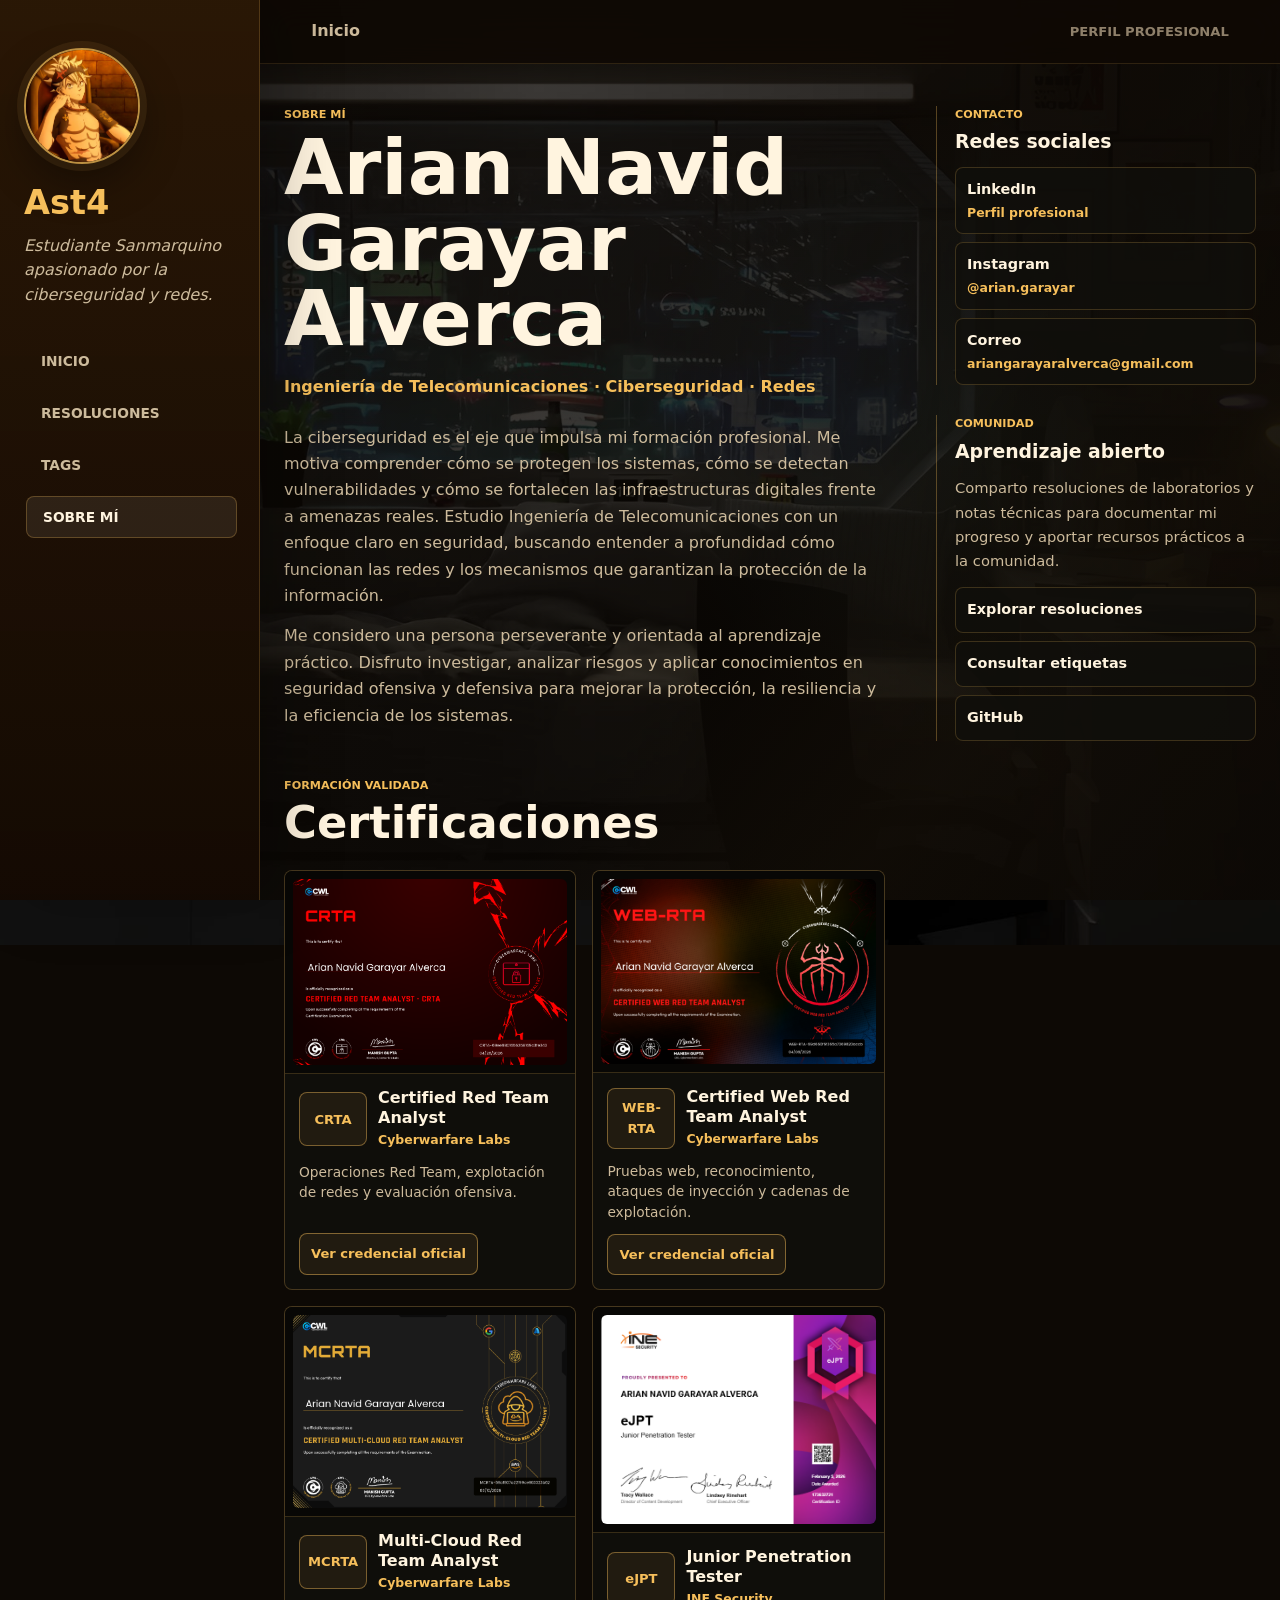
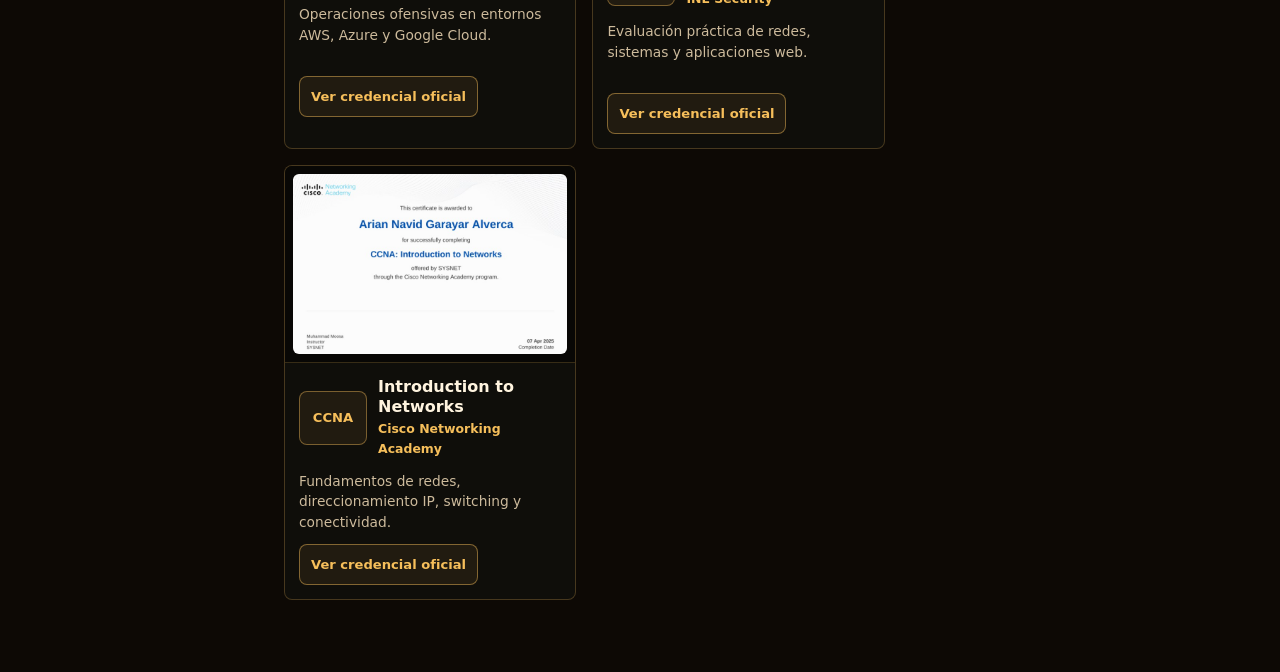
==== commit 12dfa5f8: "Show certifications as visual gallery" ====
--- a/sobre-mi.html
+++ b/sobre-mi.html
@@ -66,85 +66,90 @@
             <h2 id="certTitle">Certificaciones</h2>
 
             <div class="cert-grid">
-              <details class="cert-entry">
-                <summary class="cert-card">
-                  <span class="cert-mark">CRTA</span>
-                  <span class="cert-body">
-                    <strong>Certified Red Team Analyst</strong>
-                    <small>Cyberwarfare Labs</small>
-                    <span>Operaciones Red Team, explotación de redes y evaluación ofensiva.</span>
-                  </span>
-                  <span class="cert-action">Ver certificado</span>
-                </summary>
-                <div class="cert-preview">
+              <article class="cert-entry">
+                <a class="cert-preview" href="https://labs.cyberwarfare.live/credential/achievement/69ee9801656268169c3fe343" target="_blank" rel="noreferrer" aria-label="Abrir credencial oficial CRTA">
                   <img src="assets/certifications/crta.png" alt="Certificado CRTA de Arian Navid Garayar Alverca">
-                  <a class="cert-credential" href="https://labs.cyberwarfare.live/credential/achievement/69ee9801656268169c3fe343" target="_blank" rel="noreferrer">Abrir credencial oficial</a>
+                </a>
+                <div class="cert-card">
+                  <div class="cert-heading">
+                    <span class="cert-mark">CRTA</span>
+                    <span class="cert-body">
+                      <strong>Certified Red Team Analyst</strong>
+                      <small>Cyberwarfare Labs</small>
+                    </span>
+                  </div>
+                  <p>Operaciones Red Team, explotación de redes y evaluación ofensiva.</p>
+                  <a class="cert-credential" href="https://labs.cyberwarfare.live/credential/achievement/69ee9801656268169c3fe343" target="_blank" rel="noreferrer">Ver credencial oficial</a>
                 </div>
-              </details>
+              </article>
 
-              <details class="cert-entry">
-                <summary class="cert-card">
-                  <span class="cert-mark">WEB-RTA</span>
-                  <span class="cert-body">
-                    <strong>Certified Web Red Team Analyst</strong>
-                    <small>Cyberwarfare Labs</small>
-                    <span>Pruebas web, reconocimiento, ataques de inyección y cadenas de explotación.</span>
-                  </span>
-                  <span class="cert-action">Ver certificado</span>
-                </summary>
-                <div class="cert-preview">
+              <article class="cert-entry">
+                <a class="cert-preview" href="https://labs.cyberwarfare.live/credential/achievement/69d660f6f365a7369820accb" target="_blank" rel="noreferrer" aria-label="Abrir credencial oficial WEB-RTA">
                   <img src="assets/certifications/web-rta.png" alt="Certificado WEB-RTA de Arian Navid Garayar Alverca">
-                  <a class="cert-credential" href="https://labs.cyberwarfare.live/credential/achievement/69d660f6f365a7369820accb" target="_blank" rel="noreferrer">Abrir credencial oficial</a>
+                </a>
+                <div class="cert-card">
+                  <div class="cert-heading">
+                    <span class="cert-mark">WEB-RTA</span>
+                    <span class="cert-body">
+                      <strong>Certified Web Red Team Analyst</strong>
+                      <small>Cyberwarfare Labs</small>
+                    </span>
+                  </div>
+                  <p>Pruebas web, reconocimiento, ataques de inyección y cadenas de explotación.</p>
+                  <a class="cert-credential" href="https://labs.cyberwarfare.live/credential/achievement/69d660f6f365a7369820accb" target="_blank" rel="noreferrer">Ver credencial oficial</a>
                 </div>
-              </details>
+              </article>
 
-              <details class="cert-entry">
-                <summary class="cert-card">
-                  <span class="cert-mark">MCRTA</span>
-                  <span class="cert-body">
-                    <strong>Multi-Cloud Red Team Analyst</strong>
-                    <small>Cyberwarfare Labs</small>
-                    <span>Operaciones ofensivas en entornos AWS, Azure y Google Cloud.</span>
-                  </span>
-                  <span class="cert-action">Ver certificado</span>
-                </summary>
-                <div class="cert-preview">
+              <article class="cert-entry">
+                <a class="cert-preview" href="https://labs.cyberwarfare.live/credential/achievement/69af807a22199ce903323b62" target="_blank" rel="noreferrer" aria-label="Abrir credencial oficial MCRTA">
                   <img src="assets/certifications/mcrta.png" alt="Certificado MCRTA de Arian Navid Garayar Alverca">
-                  <a class="cert-credential" href="https://labs.cyberwarfare.live/credential/achievement/69af807a22199ce903323b62" target="_blank" rel="noreferrer">Abrir credencial oficial</a>
+                </a>
+                <div class="cert-card">
+                  <div class="cert-heading">
+                    <span class="cert-mark">MCRTA</span>
+                    <span class="cert-body">
+                      <strong>Multi-Cloud Red Team Analyst</strong>
+                      <small>Cyberwarfare Labs</small>
+                    </span>
+                  </div>
+                  <p>Operaciones ofensivas en entornos AWS, Azure y Google Cloud.</p>
+                  <a class="cert-credential" href="https://labs.cyberwarfare.live/credential/achievement/69af807a22199ce903323b62" target="_blank" rel="noreferrer">Ver credencial oficial</a>
                 </div>
-              </details>
+              </article>
 
-              <details class="cert-entry">
-                <summary class="cert-card">
-                  <span class="cert-mark">eJPT</span>
-                  <span class="cert-body">
-                    <strong>Junior Penetration Tester</strong>
-                    <small>INE Security</small>
-                    <span>Evaluación práctica de redes, sistemas y aplicaciones web.</span>
-                  </span>
-                  <span class="cert-action">Ver certificado</span>
-                </summary>
-                <div class="cert-preview">
+              <article class="cert-entry">
+                <a class="cert-preview" href="https://certs.ine.com/profile/ariannavidgarayaralverca259577/wallet" target="_blank" rel="noreferrer" aria-label="Abrir credencial oficial eJPT">
                   <img src="assets/certifications/ejpt.png" alt="Certificado eJPT de Arian Navid Garayar Alverca">
-                  <a class="cert-credential" href="https://certs.ine.com/profile/ariannavidgarayaralverca259577/wallet" target="_blank" rel="noreferrer">Abrir credencial oficial</a>
+                </a>
+                <div class="cert-card">
+                  <div class="cert-heading">
+                    <span class="cert-mark">eJPT</span>
+                    <span class="cert-body">
+                      <strong>Junior Penetration Tester</strong>
+                      <small>INE Security</small>
+                    </span>
+                  </div>
+                  <p>Evaluación práctica de redes, sistemas y aplicaciones web.</p>
+                  <a class="cert-credential" href="https://certs.ine.com/profile/ariannavidgarayaralverca259577/wallet" target="_blank" rel="noreferrer">Ver credencial oficial</a>
                 </div>
-              </details>
+              </article>
 
-              <details class="cert-entry">
-                <summary class="cert-card">
-                  <span class="cert-mark">CCNA</span>
-                  <span class="cert-body">
-                    <strong>Introduction to Networks</strong>
-                    <small>Cisco Networking Academy</small>
-                    <span>Fundamentos de redes, direccionamiento IP, switching y conectividad.</span>
-                  </span>
-                  <span class="cert-action">Ver certificado</span>
-                </summary>
-                <div class="cert-preview">
+              <article class="cert-entry">
+                <a class="cert-preview" href="https://www.credly.com/badges/5a5647da-484e-45f4-8ec3-a848be402b11/linked_in_profile" target="_blank" rel="noreferrer" aria-label="Abrir credencial oficial CCNA Introduction to Networks">
                   <img src="assets/certifications/ccna-introduction-to-networks.png" alt="Certificado CCNA Introduction to Networks de Arian Navid Garayar Alverca">
-                  <a class="cert-credential" href="https://www.credly.com/badges/5a5647da-484e-45f4-8ec3-a848be402b11/linked_in_profile" target="_blank" rel="noreferrer">Abrir credencial oficial</a>
+                </a>
+                <div class="cert-card">
+                  <div class="cert-heading">
+                    <span class="cert-mark">CCNA</span>
+                    <span class="cert-body">
+                      <strong>Introduction to Networks</strong>
+                      <small>Cisco Networking Academy</small>
+                    </span>
+                  </div>
+                  <p>Fundamentos de redes, direccionamiento IP, switching y conectividad.</p>
+                  <a class="cert-credential" href="https://www.credly.com/badges/5a5647da-484e-45f4-8ec3-a848be402b11/linked_in_profile" target="_blank" rel="noreferrer">Ver credencial oficial</a>
                 </div>
-              </details>
+              </article>
             </div>
           </section>
         </div>
--- a/styles.css
+++ b/styles.css
@@ -998,6 +998,12 @@
   font-weight: 900;
 }
 
+.about-page .eyebrow,
+.about-page .about-role,
+.about-page .social-list span {
+  color: var(--gold);
+}
+
 .about-copy {
   display: grid;
   gap: 14px;
@@ -1012,7 +1018,8 @@
 
 .cert-grid {
   display: grid;
-  gap: 10px;
+  grid-template-columns: repeat(auto-fit, minmax(min(100%, 290px), 1fr));
+  gap: 16px;
   margin-top: 24px;
 }
 
@@ -1021,108 +1028,93 @@
   border: 1px solid rgba(246, 191, 91, 0.24);
   border-radius: var(--radius);
   background: rgba(17, 15, 12, 0.88);
-  transition: border-color 160ms ease, background 160ms ease;
-}
-
-.cert-entry[open] {
-  border-color: rgba(246, 191, 91, 0.58);
+  transition: border-color 160ms ease, background 160ms ease, transform 160ms ease;
+}
+
+.cert-entry:hover {
+  border-color: rgba(246, 191, 91, 0.64);
   background: rgba(17, 15, 12, 0.96);
-}
-
-.cert-card {
-  display: grid;
-  grid-template-columns: 92px minmax(0, 1fr) auto;
-  gap: 16px;
-  align-items: center;
-  min-width: 0;
-  padding: 16px;
-  list-style: none;
-  cursor: pointer;
-  transition: background 160ms ease;
-}
-
-.cert-card::-webkit-details-marker {
-  display: none;
-}
-
-.cert-card:hover,
-.cert-card:focus-visible {
-  background: rgba(246, 191, 91, 0.11);
-}
-
-.cert-mark {
+  transform: translateY(-3px);
+}
+
+.cert-preview {
   display: grid;
   place-items: center;
-  min-height: 62px;
+  aspect-ratio: 16 / 10;
   padding: 8px;
-  border: 1px solid rgba(115, 216, 210, 0.3);
-  border-radius: var(--radius);
-  color: var(--cyan);
-  background: rgba(115, 216, 210, 0.06);
-  font-size: 0.82rem;
-  font-weight: 900;
-  text-align: center;
-}
-
-.cert-body {
-  display: grid;
-  gap: 2px;
-  min-width: 0;
-}
-
-.cert-body strong {
-  color: var(--text);
-  line-height: 1.25;
-}
-
-.cert-body small {
-  color: var(--gold);
-  font-size: 0.78rem;
-  font-weight: 900;
-}
-
-.cert-body > span {
-  margin-top: 5px;
-  color: var(--muted);
-  font-size: 0.9rem;
-  line-height: 1.5;
-}
-
-.cert-action {
-  color: var(--cyan);
-  font-size: 0.78rem;
-  font-weight: 900;
-  white-space: nowrap;
-}
-
-.cert-entry[open] .cert-action {
-  color: var(--gold);
-}
-
-.cert-preview {
-  padding: 0 16px 16px;
-  border-top: 1px solid rgba(246, 191, 91, 0.2);
+  border-bottom: 1px solid rgba(246, 191, 91, 0.2);
+  background: #080705;
 }
 
 .cert-preview img {
   display: block;
   width: 100%;
-  max-height: 640px;
-  margin-top: 16px;
-  border: 1px solid rgba(246, 191, 91, 0.26);
-  border-radius: var(--radius);
-  background: #080705;
+  height: 100%;
+  border-radius: calc(var(--radius) - 2px);
   object-fit: contain;
+}
+
+.cert-card {
+  display: grid;
+  gap: 11px;
+  min-width: 0;
+  padding: 14px;
+}
+
+.cert-heading {
+  display: grid;
+  grid-template-columns: 68px minmax(0, 1fr);
+  gap: 11px;
+  align-items: center;
+}
+
+.cert-mark {
+  display: grid;
+  place-items: center;
+  min-height: 54px;
+  padding: 8px;
+  border: 1px solid rgba(246, 191, 91, 0.42);
+  border-radius: var(--radius);
+  color: var(--gold);
+  background: rgba(246, 191, 91, 0.08);
+  font-size: 0.82rem;
+  font-weight: 900;
+  text-align: center;
+}
+
+.cert-body {
+  display: grid;
+  gap: 2px;
+  min-width: 0;
+}
+
+.cert-body strong {
+  color: var(--text);
+  line-height: 1.25;
+}
+
+.cert-body small {
+  color: var(--gold);
+  font-size: 0.78rem;
+  font-weight: 900;
+}
+
+.cert-card p {
+  min-height: 4.4em;
+  margin: 0;
+  color: var(--muted);
+  font-size: 0.86rem;
+  line-height: 1.5;
 }
 
 .cert-credential {
   display: inline-flex;
-  margin-top: 12px;
+  justify-self: start;
   padding: 9px 11px;
-  border: 1px solid rgba(115, 216, 210, 0.36);
-  border-radius: var(--radius);
-  color: var(--cyan);
-  background: rgba(115, 216, 210, 0.06);
+  border: 1px solid rgba(246, 191, 91, 0.46);
+  border-radius: var(--radius);
+  color: var(--gold);
+  background: rgba(246, 191, 91, 0.08);
   font-size: 0.82rem;
   font-weight: 900;
   transition: border-color 160ms ease, background 160ms ease;
@@ -1130,8 +1122,8 @@
 
 .cert-credential:hover,
 .cert-credential:focus-visible {
-  border-color: var(--cyan);
-  background: rgba(115, 216, 210, 0.12);
+  border-color: var(--gold);
+  background: rgba(246, 191, 91, 0.16);
 }
 
 .about-rail {
@@ -1350,14 +1342,16 @@
     grid-template-columns: repeat(2, minmax(0, 1fr));
   }
 
+  .cert-grid {
+    grid-template-columns: 1fr;
+  }
+
   .cert-card {
-    grid-template-columns: 72px minmax(0, 1fr);
-    gap: 12px;
-    padding: 13px;
-  }
-
-  .cert-action {
-    grid-column: 2;
+    padding: 12px;
+  }
+
+  .cert-card p {
+    min-height: 0;
   }
 
   .about-rail {
